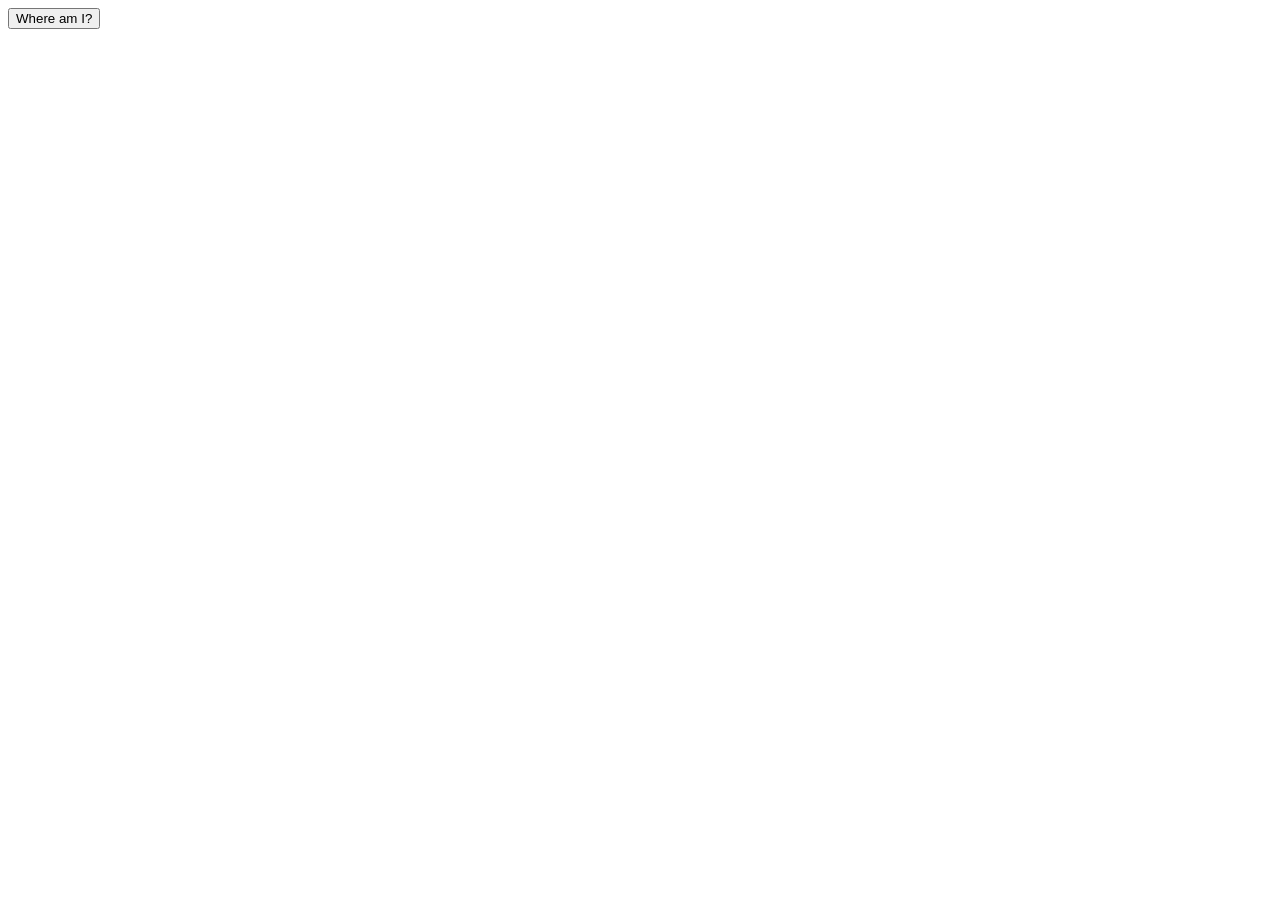
==== Asynchronous JavaScript/index.html @ b588ac2d "working on promises and chain" ====
<!DOCTYPE html>
<html lang="en">
  <head>
    <meta charset="UTF-8" />
    <meta name="viewport" content="width=device-width, initial-scale=1.0" />
    <meta http-equiv="X-UA-Compatible" content="ie=edge" />
    <link rel="stylesheet" href="style.css" />
    <script defer src="script.js"></script>
    <title>Asynchronous JavaScript</title>
  </head>
  <body>
    <main class="container">
      <div class="countries">
         
        <!-- <article class="country">
          <img class="country__img" src="" />
          <div class="country__data">
            <h3 class="country__name">COUNTRY</h3>
            <h4 class="country__region">REGION</h4>
            <p class="country__row"><span>👫</span>POP people</p>
            <p class="country__row"><span>🗣️</span>LANG</p>
            <p class="country__row"><span>💰</span>CUR</p>
          </div>
        </article>  -->
       
      </div>
      <button class="btn-country">Where am I?</button>
      <div class="images"></div>
    </main>
  </body>
</html>
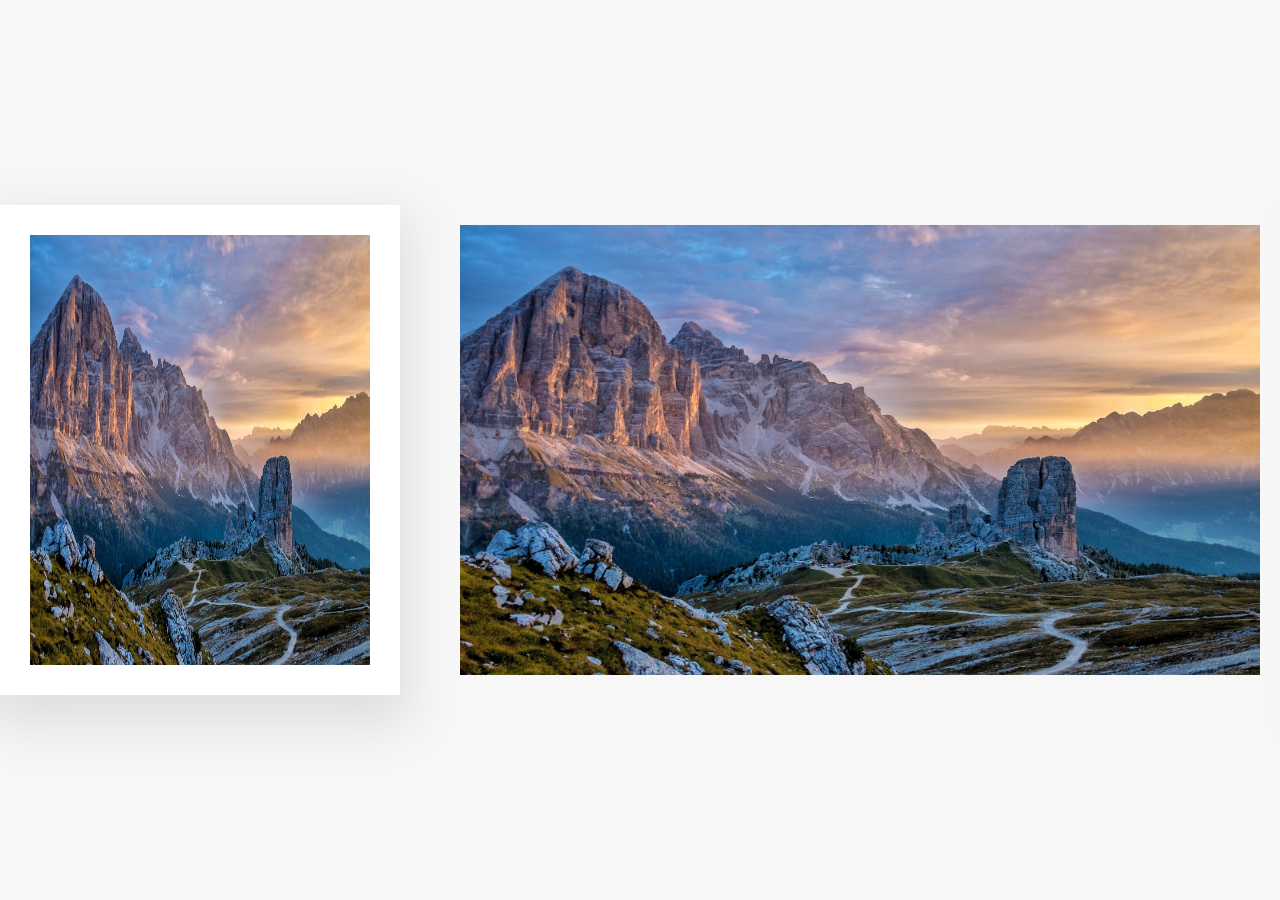
==== commit 1b672005: "Finished Asynchronous JavaScript Promises, AsyncAwait, and AJAX" ====
--- a/Asynchronous JavaScript/index.html
+++ b/Asynchronous JavaScript/index.html
@@ -24,7 +24,7 @@
         </article>  -->
        
       </div>
-      <button class="btn-country">Where am I?</button>
+      <!-- <button class="btn-country">Where am I?</button> -->
       <div class="images"></div>
     </main>
   </body>
--- a/Asynchronous JavaScript/style.css
+++ b/Asynchronous JavaScript/style.css
@@ -0,0 +1,126 @@
+* {
+  margin: 0;
+  padding: 0;
+  box-sizing: inherit;
+}
+
+html {
+  font-size: 62.5%;
+  box-sizing: border-box;
+}
+
+body {
+  font-family: system-ui;
+  color: #555;
+  background-color: #f7f7f7;
+  min-height: 100vh;
+
+  display: flex;
+  align-items: center;
+  justify-content: center;
+}
+
+.container {
+  display: flex;
+  flex-flow: column;
+  align-items: center;
+}
+
+.countries {
+  /* margin-bottom: 8rem; */
+  display: flex;
+
+  font-size: 2rem;
+  opacity: 0;
+  transition: opacity 1s;
+}
+
+.country {
+  background-color: #fff;
+  box-shadow: 0 2rem 5rem 1rem rgba(0, 0, 0, 0.1);
+  font-size: 1.8rem;
+  width: 30rem;
+  border-radius: 0.7rem;
+  margin: 0 3rem;
+  /* overflow: hidden; */
+}
+
+.neighbour::before {
+  content: 'Neighbour country';
+  width: 100%;
+  position: absolute;
+  top: -4rem;
+
+  text-align: center;
+  font-size: 1.8rem;
+  font-weight: 600;
+  text-transform: uppercase;
+  color: #888;
+}
+
+.neighbour {
+  transform: scale(0.8) translateY(1rem);
+  margin-left: 0;
+}
+
+.country__img {
+  width: 30rem;
+  height: 17rem;
+  object-fit: cover;
+  background-color: #eee;
+  border-top-left-radius: 0.7rem;
+  border-top-right-radius: 0.7rem;
+}
+
+.country__data {
+  padding: 2.5rem 3.75rem 3rem 3.75rem;
+}
+
+.country__name {
+  font-size: 2.7rem;
+  margin-bottom: 0.7rem;
+}
+
+.country__region {
+  font-size: 1.4rem;
+  margin-bottom: 2.5rem;
+  text-transform: uppercase;
+  color: #888;
+}
+
+.country__row:not(:last-child) {
+  margin-bottom: 1rem;
+}
+
+.country__row span {
+  display: inline-block;
+  margin-right: 2rem;
+  font-size: 2.4rem;
+}
+
+.btn-country {
+  border: none;
+  font-size: 2rem;
+  padding: 2rem 5rem;
+  border-radius: 0.7rem;
+  color: white;
+  background-color: orangered;
+  cursor: pointer;
+}
+
+.images {
+  display: flex;
+}
+
+.images img {
+  display: block;
+  width: 80rem;
+  margin: 4rem;
+}
+
+.images img.parallel {
+  width: 40rem;
+  margin: 2rem;
+  border: 3rem solid white;
+  box-shadow: 0 2rem 5rem 1rem rgba(0, 0, 0, 0.1);
+}
